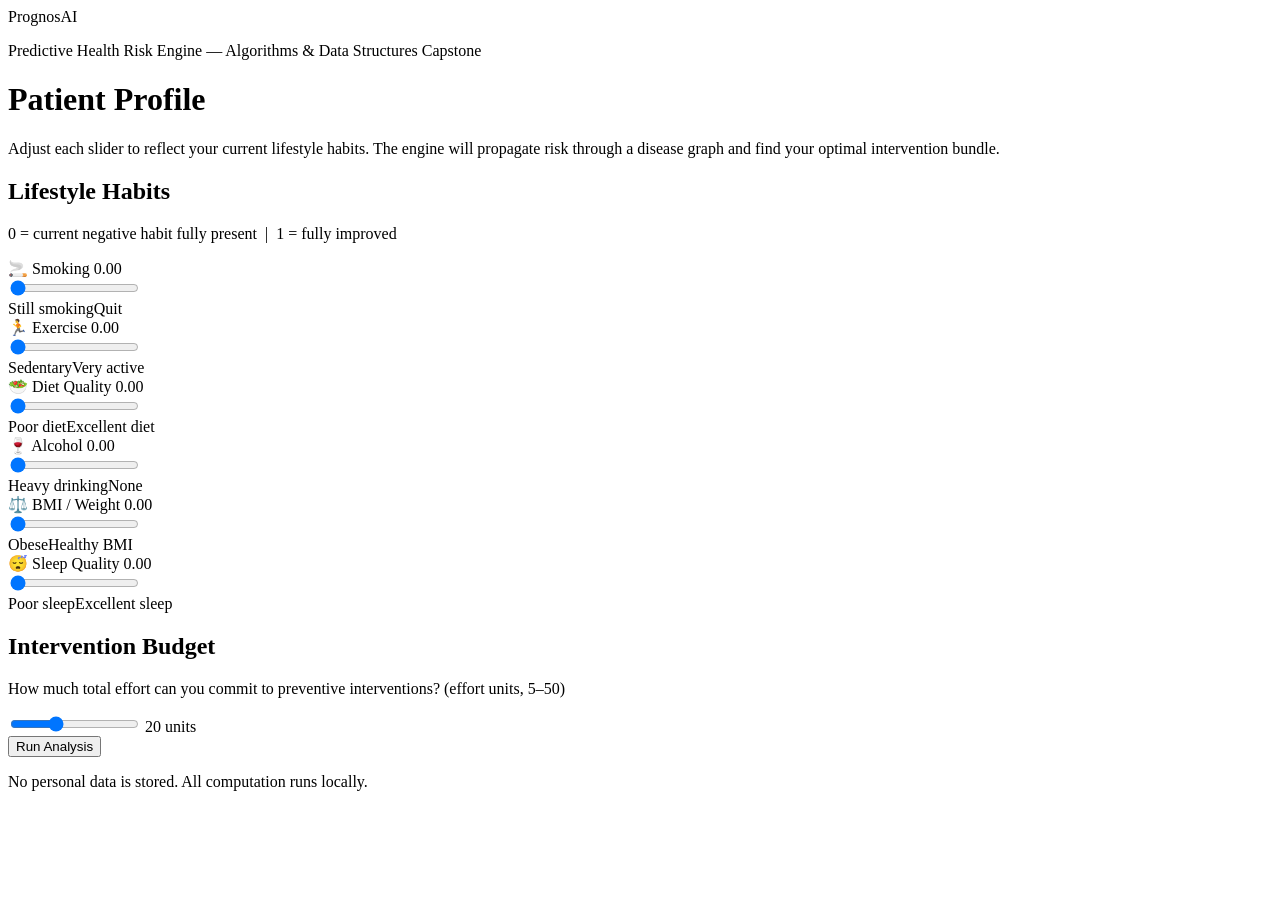
==== prognosai/templates/index.html @ dce17cfa "starting point: architecture decided" ====
<!DOCTYPE html>
<html lang="en">
<head>
  <meta charset="UTF-8">
  <meta name="viewport" content="width=device-width, initial-scale=1.0">
  <title>PrognosAI — Predictive Health Risk Engine</title>
  <link rel="stylesheet" href="{{ url_for('static', filename='css/style.css') }}">
</head>
<body>
  <div class="page-wrap">

    <header class="site-header">
      <div class="logo">Prognos<span>AI</span></div>
      <p class="site-tagline">Predictive Health Risk Engine &mdash; Algorithms &amp; Data Structures Capstone</p>
    </header>

    <main class="form-main">
      <div class="form-card">
        <h1 class="form-title">Patient Profile</h1>
        <p class="form-subtitle">Adjust each slider to reflect your current lifestyle habits. The engine will propagate risk through a disease graph and find your optimal intervention bundle.</p>

        <form id="patient-form">

          <section class="habit-section">
            <h2 class="section-heading">Lifestyle Habits</h2>
            <p class="section-note">0 = current negative habit fully present &nbsp;|&nbsp; 1 = fully improved</p>

            <div class="habits-grid">

              <div class="habit-row">
                <div class="habit-header">
                  <span class="habit-icon">🚬</span>
                  <label class="habit-label" for="smoking">Smoking</label>
                  <span class="habit-val" id="smoking-val">0.0</span>
                </div>
                <input type="range" id="smoking" name="smoking" min="0" max="1" step="0.05" value="0"
                       oninput="updateVal('smoking', this.value)">
                <div class="habit-hints"><span>Still smoking</span><span>Quit</span></div>
              </div>

              <div class="habit-row">
                <div class="habit-header">
                  <span class="habit-icon">🏃</span>
                  <label class="habit-label" for="exercise">Exercise</label>
                  <span class="habit-val" id="exercise-val">0.0</span>
                </div>
                <input type="range" id="exercise" name="exercise" min="0" max="1" step="0.05" value="0"
                       oninput="updateVal('exercise', this.value)">
                <div class="habit-hints"><span>Sedentary</span><span>Very active</span></div>
              </div>

              <div class="habit-row">
                <div class="habit-header">
                  <span class="habit-icon">🥗</span>
                  <label class="habit-label" for="diet">Diet Quality</label>
                  <span class="habit-val" id="diet-val">0.0</span>
                </div>
                <input type="range" id="diet" name="diet" min="0" max="1" step="0.05" value="0"
                       oninput="updateVal('diet', this.value)">
                <div class="habit-hints"><span>Poor diet</span><span>Excellent diet</span></div>
              </div>

              <div class="habit-row">
                <div class="habit-header">
                  <span class="habit-icon">🍷</span>
                  <label class="habit-label" for="alcohol">Alcohol</label>
                  <span class="habit-val" id="alcohol-val">0.0</span>
                </div>
                <input type="range" id="alcohol" name="alcohol" min="0" max="1" step="0.05" value="0"
                       oninput="updateVal('alcohol', this.value)">
                <div class="habit-hints"><span>Heavy drinking</span><span>None</span></div>
              </div>

              <div class="habit-row">
                <div class="habit-header">
                  <span class="habit-icon">⚖️</span>
                  <label class="habit-label" for="bmi">BMI / Weight</label>
                  <span class="habit-val" id="bmi-val">0.0</span>
                </div>
                <input type="range" id="bmi" name="bmi" min="0" max="1" step="0.05" value="0"
                       oninput="updateVal('bmi', this.value)">
                <div class="habit-hints"><span>Obese</span><span>Healthy BMI</span></div>
              </div>

              <div class="habit-row">
                <div class="habit-header">
                  <span class="habit-icon">😴</span>
                  <label class="habit-label" for="sleep">Sleep Quality</label>
                  <span class="habit-val" id="sleep-val">0.0</span>
                </div>
                <input type="range" id="sleep" name="sleep" min="0" max="1" step="0.05" value="0"
                       oninput="updateVal('sleep', this.value)">
                <div class="habit-hints"><span>Poor sleep</span><span>Excellent sleep</span></div>
              </div>

            </div>
          </section>

          <section class="budget-section">
            <h2 class="section-heading">Intervention Budget</h2>
            <p class="section-note">How much total effort can you commit to preventive interventions? (effort units, 5&ndash;50)</p>
            <div class="budget-row">
              <input type="range" id="budget" name="budget" min="5" max="50" step="1" value="20"
                     oninput="updateBudget(this.value)">
              <span class="budget-display" id="budget-val">20 units</span>
            </div>
          </section>

          <div class="form-actions">
            <button type="submit" class="btn-analyze" id="analyze-btn">
              <span id="btn-text">Run Analysis</span>
              <span id="btn-spinner" class="spinner hidden"></span>
            </button>
            <p class="form-disclaimer">No personal data is stored. All computation runs locally.</p>
          </div>

        </form>
      </div>
    </main>

  </div>

  <script>
    function updateVal(name, value) {
      document.getElementById(name + '-val').textContent = parseFloat(value).toFixed(2);
      const slider = document.getElementById(name);
      const pct = (value / slider.max) * 100;
      slider.style.setProperty('--fill', pct + '%');
    }

    function updateBudget(value) {
      document.getElementById('budget-val').textContent = value + ' units';
      const slider = document.getElementById('budget');
      const pct = ((value - slider.min) / (slider.max - slider.min)) * 100;
      slider.style.setProperty('--fill', pct + '%');
    }

    // Initialize fill on page load
    document.querySelectorAll('input[type=range]').forEach(s => {
      const name = s.id;
      if (name === 'budget') {
        updateBudget(s.value);
      } else {
        updateVal(name, s.value);
      }
    });

    document.getElementById('patient-form').addEventListener('submit', async function(e) {
      e.preventDefault();

      const btn = document.getElementById('analyze-btn');
      const btnText = document.getElementById('btn-text');
      const spinner = document.getElementById('btn-spinner');

      btn.disabled = true;
      btnText.textContent = 'Analyzing...';
      spinner.classList.remove('hidden');

      const habits = {};
      ['smoking','exercise','diet','alcohol','bmi','sleep'].forEach(key => {
        habits[key] = parseFloat(document.getElementById(key).value);
      });
      const budget = parseInt(document.getElementById('budget').value);

      try {
        const resp = await fetch('/analyze', {
          method: 'POST',
          headers: {'Content-Type': 'application/json'},
          body: JSON.stringify({habits, budget})
        });
        const data = await resp.json();
        if (data.error) throw new Error(data.error);

        // Store result and navigate to results view
        sessionStorage.setItem('prognosai_result', JSON.stringify(data));
        window.location.href = '/results';
      } catch (err) {
        alert('Analysis failed: ' + err.message);
        btn.disabled = false;
        btnText.textContent = 'Run Analysis';
        spinner.classList.add('hidden');
      }
    });
  </script>
</body>
</html>
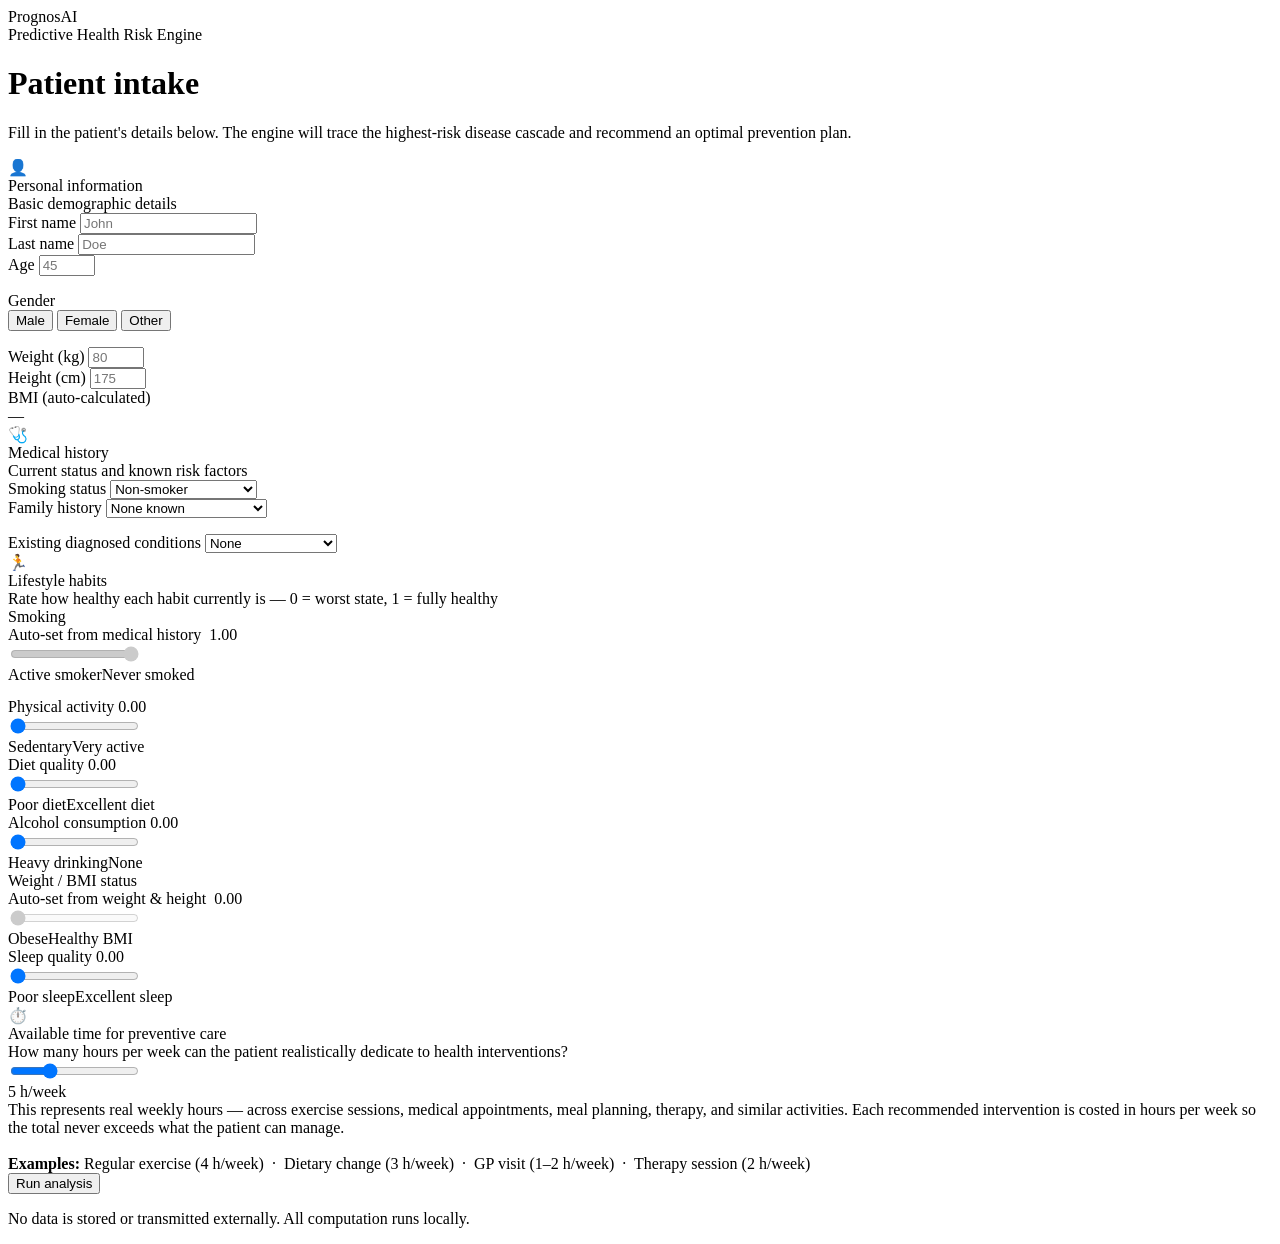
==== commit 22ce1802: "super fixes" ====
--- a/prognosai/templates/index.html
+++ b/prognosai/templates/index.html
@@ -3,184 +3,424 @@
 <head>
   <meta charset="UTF-8">
   <meta name="viewport" content="width=device-width, initial-scale=1.0">
-  <title>PrognosAI — Predictive Health Risk Engine</title>
+  <title>PrognosAI — Patient Intake</title>
   <link rel="stylesheet" href="{{ url_for('static', filename='css/style.css') }}">
 </head>
 <body>
-  <div class="page-wrap">
-
-    <header class="site-header">
-      <div class="logo">Prognos<span>AI</span></div>
-      <p class="site-tagline">Predictive Health Risk Engine &mdash; Algorithms &amp; Data Structures Capstone</p>
-    </header>
-
-    <main class="form-main">
-      <div class="form-card">
-        <h1 class="form-title">Patient Profile</h1>
-        <p class="form-subtitle">Adjust each slider to reflect your current lifestyle habits. The engine will propagate risk through a disease graph and find your optimal intervention bundle.</p>
-
-        <form id="patient-form">
-
-          <section class="habit-section">
-            <h2 class="section-heading">Lifestyle Habits</h2>
-            <p class="section-note">0 = current negative habit fully present &nbsp;|&nbsp; 1 = fully improved</p>
-
-            <div class="habits-grid">
-
-              <div class="habit-row">
-                <div class="habit-header">
-                  <span class="habit-icon">🚬</span>
-                  <label class="habit-label" for="smoking">Smoking</label>
-                  <span class="habit-val" id="smoking-val">0.0</span>
-                </div>
-                <input type="range" id="smoking" name="smoking" min="0" max="1" step="0.05" value="0"
-                       oninput="updateVal('smoking', this.value)">
-                <div class="habit-hints"><span>Still smoking</span><span>Quit</span></div>
+<div class="page-wrap">
+
+  <header class="site-header">
+    <div class="logo">Prognos<span>AI</span></div>
+    <div class="site-tagline">Predictive Health Risk Engine</div>
+  </header>
+
+  <div class="form-outer">
+
+    <div class="form-intro">
+      <h1>Patient intake</h1>
+      <p>Fill in the patient's details below. The engine will trace the highest-risk disease cascade and recommend an optimal prevention plan.</p>
+    </div>
+
+    <form id="patient-form" autocomplete="off">
+
+      <div class="form-section">
+        <div class="section-header">
+          <div class="section-icon">👤</div>
+          <div>
+            <div class="section-title">Personal information</div>
+            <div class="section-subtitle">Basic demographic details</div>
+          </div>
+        </div>
+
+        <div class="field-grid cols-3" style="margin-bottom:16px">
+          <div class="field-block">
+            <label class="field-label" for="first-name">First name</label>
+            <input class="field-input" type="text" id="first-name" placeholder="John" required>
+          </div>
+          <div class="field-block">
+            <label class="field-label" for="last-name">Last name</label>
+            <input class="field-input" type="text" id="last-name" placeholder="Doe">
+          </div>
+          <div class="field-block">
+            <label class="field-label" for="age">Age</label>
+            <input class="field-input" type="number" id="age" min="18" max="100" placeholder="45" required>
+          </div>
+        </div>
+
+        <div class="field-block" style="margin-bottom:16px">
+          <div class="field-label">Gender</div>
+          <div class="gender-group">
+            <button type="button" class="gender-btn" data-value="male">Male</button>
+            <button type="button" class="gender-btn" data-value="female">Female</button>
+            <button type="button" class="gender-btn" data-value="other">Other</button>
+          </div>
+          <input type="hidden" id="gender" value="">
+        </div>
+
+        <div class="field-grid cols-3">
+          <div class="field-block">
+            <label class="field-label" for="weight">Weight (kg)</label>
+            <input class="field-input" type="number" id="weight" min="30" max="300" placeholder="80" oninput="syncBMI()">
+          </div>
+          <div class="field-block">
+            <label class="field-label" for="height">Height (cm)</label>
+            <input class="field-input" type="number" id="height" min="100" max="250" placeholder="175" oninput="syncBMI()">
+          </div>
+          <div class="field-block">
+            <label class="field-label">BMI (auto-calculated)</label>
+            <div class="bmi-display" id="bmi-display">
+              <span class="bmi-value" id="bmi-value">—</span>
+              <span class="bmi-category" id="bmi-category"></span>
+            </div>
+          </div>
+        </div>
+      </div>
+
+      <div class="form-section">
+        <div class="section-header">
+          <div class="section-icon">🩺</div>
+          <div>
+            <div class="section-title">Medical history</div>
+            <div class="section-subtitle">Current status and known risk factors</div>
+          </div>
+        </div>
+
+        <div class="field-grid cols-2" style="margin-bottom:16px">
+          <div class="field-block">
+            <label class="field-label" for="smoking-status">Smoking status</label>
+            <select class="field-input" id="smoking-status" onchange="syncSmoking()">
+              <option value="never">Non-smoker</option>
+              <option value="former">Former smoker (quit)</option>
+              <option value="current">Active smoker</option>
+            </select>
+          </div>
+          <div class="field-block">
+            <label class="field-label" for="family-history">Family history</label>
+            <select class="field-input" id="family-history">
+              <option value="none">None known</option>
+              <option value="cardiovascular">Cardiovascular disease</option>
+              <option value="diabetes">Type 2 diabetes</option>
+              <option value="cancer">Cancer</option>
+              <option value="multiple">Multiple conditions</option>
+            </select>
+          </div>
+        </div>
+
+        <div class="field-block">
+          <label class="field-label" for="existing-conditions">Existing diagnosed conditions</label>
+          <select class="field-input" id="existing-conditions">
+            <option value="none">None</option>
+            <option value="hypertension">Hypertension</option>
+            <option value="diabetes">Type 2 diabetes</option>
+            <option value="high-cholesterol">High cholesterol</option>
+            <option value="multiple">Multiple conditions</option>
+          </select>
+        </div>
+      </div>
+
+      <div class="form-section">
+        <div class="section-header">
+          <div class="section-icon">🏃</div>
+          <div>
+            <div class="section-title">Lifestyle habits</div>
+            <div class="section-subtitle">Rate how healthy each habit currently is — 0 = worst state, 1 = fully healthy</div>
+          </div>
+        </div>
+
+        <div style="margin-bottom:14px">
+          <div class="habit-block locked">
+            <div class="habit-top">
+              <span class="habit-name">Smoking</span>
+              <div style="display:flex;align-items:center;gap:8px">
+                <span class="locked-badge">Auto-set from medical history</span>
+                <span class="habit-number" id="val-smoking">0.00</span>
               </div>
-
-              <div class="habit-row">
-                <div class="habit-header">
-                  <span class="habit-icon">🏃</span>
-                  <label class="habit-label" for="exercise">Exercise</label>
-                  <span class="habit-val" id="exercise-val">0.0</span>
-                </div>
-                <input type="range" id="exercise" name="exercise" min="0" max="1" step="0.05" value="0"
-                       oninput="updateVal('exercise', this.value)">
-                <div class="habit-hints"><span>Sedentary</span><span>Very active</span></div>
+            </div>
+            <input type="range" id="h-smoking" min="0" max="1" step="0.05" value="0" disabled>
+            <div class="habit-hints"><span>Active smoker</span><span>Never smoked</span></div>
+          </div>
+        </div>
+
+        <div class="habits-grid">
+
+          <div class="habit-block">
+            <div class="habit-top">
+              <span class="habit-name">Physical activity</span>
+              <span class="habit-number" id="val-exercise">0.00</span>
+            </div>
+            <input type="range" id="h-exercise" min="0" max="1" step="0.05" value="0" oninput="updateHabit('exercise', this.value)">
+            <div class="habit-hints"><span>Sedentary</span><span>Very active</span></div>
+          </div>
+
+          <div class="habit-block">
+            <div class="habit-top">
+              <span class="habit-name">Diet quality</span>
+              <span class="habit-number" id="val-diet">0.00</span>
+            </div>
+            <input type="range" id="h-diet" min="0" max="1" step="0.05" value="0" oninput="updateHabit('diet', this.value)">
+            <div class="habit-hints"><span>Poor diet</span><span>Excellent diet</span></div>
+          </div>
+
+          <div class="habit-block">
+            <div class="habit-top">
+              <span class="habit-name">Alcohol consumption</span>
+              <span class="habit-number" id="val-alcohol">0.00</span>
+            </div>
+            <input type="range" id="h-alcohol" min="0" max="1" step="0.05" value="0" oninput="updateHabit('alcohol', this.value)">
+            <div class="habit-hints"><span>Heavy drinking</span><span>None</span></div>
+          </div>
+
+          <div class="habit-block locked">
+            <div class="habit-top">
+              <span class="habit-name">Weight / BMI status</span>
+              <div style="display:flex;align-items:center;gap:8px">
+                <span class="locked-badge">Auto-set from weight & height</span>
+                <span class="habit-number" id="val-bmi">0.00</span>
               </div>
-
-              <div class="habit-row">
-                <div class="habit-header">
-                  <span class="habit-icon">🥗</span>
-                  <label class="habit-label" for="diet">Diet Quality</label>
-                  <span class="habit-val" id="diet-val">0.0</span>
-                </div>
-                <input type="range" id="diet" name="diet" min="0" max="1" step="0.05" value="0"
-                       oninput="updateVal('diet', this.value)">
-                <div class="habit-hints"><span>Poor diet</span><span>Excellent diet</span></div>
-              </div>
-
-              <div class="habit-row">
-                <div class="habit-header">
-                  <span class="habit-icon">🍷</span>
-                  <label class="habit-label" for="alcohol">Alcohol</label>
-                  <span class="habit-val" id="alcohol-val">0.0</span>
-                </div>
-                <input type="range" id="alcohol" name="alcohol" min="0" max="1" step="0.05" value="0"
-                       oninput="updateVal('alcohol', this.value)">
-                <div class="habit-hints"><span>Heavy drinking</span><span>None</span></div>
-              </div>
-
-              <div class="habit-row">
-                <div class="habit-header">
-                  <span class="habit-icon">⚖️</span>
-                  <label class="habit-label" for="bmi">BMI / Weight</label>
-                  <span class="habit-val" id="bmi-val">0.0</span>
-                </div>
-                <input type="range" id="bmi" name="bmi" min="0" max="1" step="0.05" value="0"
-                       oninput="updateVal('bmi', this.value)">
-                <div class="habit-hints"><span>Obese</span><span>Healthy BMI</span></div>
-              </div>
-
-              <div class="habit-row">
-                <div class="habit-header">
-                  <span class="habit-icon">😴</span>
-                  <label class="habit-label" for="sleep">Sleep Quality</label>
-                  <span class="habit-val" id="sleep-val">0.0</span>
-                </div>
-                <input type="range" id="sleep" name="sleep" min="0" max="1" step="0.05" value="0"
-                       oninput="updateVal('sleep', this.value)">
-                <div class="habit-hints"><span>Poor sleep</span><span>Excellent sleep</span></div>
-              </div>
-
-            </div>
-          </section>
-
-          <section class="budget-section">
-            <h2 class="section-heading">Intervention Budget</h2>
-            <p class="section-note">How much total effort can you commit to preventive interventions? (effort units, 5&ndash;50)</p>
-            <div class="budget-row">
-              <input type="range" id="budget" name="budget" min="5" max="50" step="1" value="20"
-                     oninput="updateBudget(this.value)">
-              <span class="budget-display" id="budget-val">20 units</span>
-            </div>
-          </section>
-
-          <div class="form-actions">
-            <button type="submit" class="btn-analyze" id="analyze-btn">
-              <span id="btn-text">Run Analysis</span>
-              <span id="btn-spinner" class="spinner hidden"></span>
-            </button>
-            <p class="form-disclaimer">No personal data is stored. All computation runs locally.</p>
-          </div>
-
-        </form>
+            </div>
+            <input type="range" id="h-bmi" min="0" max="1" step="0.05" value="0" disabled>
+            <div class="habit-hints"><span>Obese</span><span>Healthy BMI</span></div>
+          </div>
+
+          <div class="habit-block">
+            <div class="habit-top">
+              <span class="habit-name">Sleep quality</span>
+              <span class="habit-number" id="val-sleep">0.00</span>
+            </div>
+            <input type="range" id="h-sleep" min="0" max="1" step="0.05" value="0" oninput="updateHabit('sleep', this.value)">
+            <div class="habit-hints"><span>Poor sleep</span><span>Excellent sleep</span></div>
+          </div>
+
+        </div>
       </div>
-    </main>
-
+
+      <div class="form-section">
+        <div class="section-header">
+          <div class="section-icon">⏱️</div>
+          <div>
+            <div class="section-title">Available time for preventive care</div>
+            <div class="section-subtitle">How many hours per week can the patient realistically dedicate to health interventions?</div>
+          </div>
+        </div>
+
+        <div class="budget-wrap">
+          <div class="budget-slider-wrap">
+            <input type="range" id="budget" min="1" max="15" step="1" value="5" oninput="updateBudget(this.value)">
+          </div>
+          <div class="budget-readout" id="budget-display">5 h/week</div>
+        </div>
+        <div class="budget-note">
+          This represents real weekly hours — across exercise sessions, medical appointments, meal planning, therapy, and similar activities.
+          Each recommended intervention is costed in hours per week so the total never exceeds what the patient can manage.
+          <br><br>
+          <strong>Examples:</strong> Regular exercise (4 h/week) &nbsp;·&nbsp; Dietary change (3 h/week) &nbsp;·&nbsp; GP visit (1–2 h/week) &nbsp;·&nbsp; Therapy session (2 h/week)
+        </div>
+      </div>
+
+      <div class="form-submit-wrap">
+        <button type="submit" class="btn-primary" id="submit-btn">
+          <span id="btn-label">Run analysis</span>
+          <div class="spinner" id="btn-spinner"></div>
+        </button>
+        <p class="form-note">No data is stored or transmitted externally. All computation runs locally.</p>
+      </div>
+
+    </form>
   </div>
-
-  <script>
-    function updateVal(name, value) {
-      document.getElementById(name + '-val').textContent = parseFloat(value).toFixed(2);
-      const slider = document.getElementById(name);
-      const pct = (value / slider.max) * 100;
-      slider.style.setProperty('--fill', pct + '%');
+</div>
+
+<script>
+  const habitKeys = ['smoking','exercise','diet','alcohol','bmi','sleep'];
+
+  function updateHabit(name, val) {
+    const v = parseFloat(val);
+    document.getElementById('val-' + name).textContent = v.toFixed(2);
+    const slider = document.getElementById('h-' + name);
+    slider.style.setProperty('--pct', (v * 100) + '%');
+  }
+
+  function setHabitLocked(name, val) {
+    const v = Math.max(0, Math.min(1, parseFloat(val)));
+    document.getElementById('val-' + name).textContent = v.toFixed(2);
+    const slider = document.getElementById('h-' + name);
+    slider.value = v;
+    slider.style.setProperty('--pct', (v * 100) + '%');
+  }
+
+  function syncBMI() {
+    const w = parseFloat(document.getElementById('weight').value);
+    const h = parseFloat(document.getElementById('height').value);
+    const bmiVal = document.getElementById('bmi-value');
+    const bmiCat = document.getElementById('bmi-category');
+
+    if (!w || !h || h <= 0) {
+      bmiVal.textContent = '—';
+      bmiCat.textContent = '';
+      bmiCat.className = 'bmi-category';
+      setHabitLocked('bmi', 0);
+      return;
     }
 
-    function updateBudget(value) {
-      document.getElementById('budget-val').textContent = value + ' units';
-      const slider = document.getElementById('budget');
-      const pct = ((value - slider.min) / (slider.max - slider.min)) * 100;
-      slider.style.setProperty('--fill', pct + '%');
+    const bmi = w / Math.pow(h / 100, 2);
+    bmiVal.textContent = bmi.toFixed(1);
+
+    let cat, cls, habitVal;
+    if (bmi < 18.5)      { cat = 'Underweight'; cls = 'bmi-under';  habitVal = 0.5; }
+    else if (bmi < 25)   { cat = 'Normal';       cls = 'bmi-normal'; habitVal = 1.0; }
+    else if (bmi < 30)   { cat = 'Overweight';   cls = 'bmi-over';   habitVal = 0.4; }
+    else if (bmi < 35)   { cat = 'Obese (I)';    cls = 'bmi-obese';  habitVal = 0.15; }
+    else                  { cat = 'Obese (II+)';  cls = 'bmi-obese';  habitVal = 0.0; }
+
+    bmiCat.textContent = cat;
+    bmiCat.className = 'bmi-category ' + cls;
+    setHabitLocked('bmi', habitVal);
+  }
+
+  function syncSmoking() {
+    const status = document.getElementById('smoking-status').value;
+    let habitVal;
+    if (status === 'never')        habitVal = 1.0;
+    else if (status === 'former')  habitVal = 0.6;
+    else                           habitVal = 0.0;
+    setHabitLocked('smoking', habitVal);
+  }
+
+  function updateBudget(val) {
+    document.getElementById('budget-display').textContent = val + ' h/week';
+    const slider = document.getElementById('budget');
+    const pct = ((val - slider.min) / (slider.max - slider.min)) * 100;
+    slider.style.setProperty('--pct', pct + '%');
+  }
+
+  document.querySelectorAll('.gender-btn').forEach(btn => {
+    btn.addEventListener('click', () => {
+      document.querySelectorAll('.gender-btn').forEach(b => b.classList.remove('active'));
+      btn.classList.add('active');
+      document.getElementById('gender').value = btn.dataset.value;
+    });
+  });
+
+  habitKeys.forEach(k => {
+    if (k !== 'smoking' && k !== 'bmi') updateHabit(k, 0);
+  });
+  syncSmoking();
+  updateBudget(5);
+
+  // Restore form state if returning from results
+const saved = sessionStorage.getItem('prognosai_form');
+if (saved) {
+  const s = JSON.parse(saved);
+  if (s.firstName) document.getElementById('first-name').value = s.firstName;
+  if (s.lastName)  document.getElementById('last-name').value  = s.lastName;
+  if (s.age)       document.getElementById('age').value        = s.age;
+  if (s.weight)    document.getElementById('weight').value     = s.weight;
+  if (s.height)    document.getElementById('height').value     = s.height;
+  if (s.smokingStatus) {
+    document.getElementById('smoking-status').value = s.smokingStatus;
+    syncSmoking();
+  }
+  if (s.familyHistory)      document.getElementById('family-history').value      = s.familyHistory;
+  if (s.existingConditions) document.getElementById('existing-conditions').value = s.existingConditions;
+  if (s.weight && s.height) syncBMI();
+  if (s.gender) {
+    document.getElementById('gender').value = s.gender;
+    document.querySelectorAll('.gender-btn').forEach(b => {
+      b.classList.toggle('active', b.dataset.value === s.gender);
+    });
+  }
+  if (s.habits) {
+    ['exercise','diet','alcohol','sleep'].forEach(k => {
+      const val = s.habits[k] || 0;
+      document.getElementById('h-' + k).value = val;
+      updateHabit(k, val);
+    });
+  }
+  if (s.budget) {
+    document.getElementById('budget').value = s.budget;
+    updateBudget(s.budget);
+  }
+}
+
+  document.getElementById('patient-form').addEventListener('submit', async function(e) {
+    e.preventDefault();
+
+    const firstName = document.getElementById('first-name').value.trim();
+    const age       = document.getElementById('age').value;
+    const gender    = document.getElementById('gender').value;
+
+    if (!firstName) { alert('Please enter the patient\'s first name.'); return; }
+    if (!age)       { alert('Please enter the patient\'s age.'); return; }
+    if (!gender)    { alert('Please select a gender.'); return; }
+
+    const btn     = document.getElementById('submit-btn');
+    const label   = document.getElementById('btn-label');
+    const spinner = document.getElementById('btn-spinner');
+
+    btn.disabled = true;
+    label.textContent = 'Analyzing…';
+    spinner.classList.add('active');
+
+    const habits = {};
+    habitKeys.forEach(k => {
+      habits[k] = parseFloat(document.getElementById('h-' + k).value);
+    });
+
+    const weight = parseFloat(document.getElementById('weight').value) || null;
+    const height = parseFloat(document.getElementById('height').value) || null;
+    const bmi    = (weight && height) ? parseFloat((weight / Math.pow(height / 100, 2)).toFixed(1)) : null;
+
+    const rawBudget    = parseInt(document.getElementById('budget').value);
+    const scaledBudget = rawBudget;
+
+    const patient = {
+      firstName:          firstName,
+      lastName:           document.getElementById('last-name').value.trim(),
+      age:                parseInt(age),
+      gender:             gender,
+      weight:             weight,
+      height:             height,
+      bmi:                bmi,
+      smokingStatus:      document.getElementById('smoking-status').value,
+      familyHistory:      document.getElementById('family-history').value,
+      existingConditions: document.getElementById('existing-conditions').value,
+      weeklyHours:        rawBudget,
+      habits:             habits,
+      budget:             scaledBudget,
+    };
+
+    try {
+      const resp = await fetch('/analyze', {
+        method: 'POST',
+        headers: { 'Content-Type': 'application/json' },
+        body: JSON.stringify(patient),
+      });
+      const data = await resp.json();
+      if (data.error) throw new Error(data.error);
+      // Save form state so it restores on back navigation
+const formState = {
+  firstName: patient.firstName,
+  lastName: patient.lastName,
+  age: patient.age,
+  gender: patient.gender,
+  weight: patient.weight,
+  height: patient.height,
+  smokingStatus: patient.smokingStatus,
+  familyHistory: patient.familyHistory,
+  existingConditions: patient.existingConditions,
+  weeklyHours: patient.weeklyHours,
+  habits: patient.habits,
+  budget: document.getElementById('budget').value,
+};
+sessionStorage.setItem('prognosai_form', JSON.stringify(formState));
+sessionStorage.setItem('prognosai_result', JSON.stringify(data));
+      window.location.href = '/results';
+    } catch (err) {
+      alert('Analysis failed: ' + err.message);
+      btn.disabled = false;
+      label.textContent = 'Run analysis';
+      spinner.classList.remove('active');
     }
-
-    // Initialize fill on page load
-    document.querySelectorAll('input[type=range]').forEach(s => {
-      const name = s.id;
-      if (name === 'budget') {
-        updateBudget(s.value);
-      } else {
-        updateVal(name, s.value);
-      }
-    });
-
-    document.getElementById('patient-form').addEventListener('submit', async function(e) {
-      e.preventDefault();
-
-      const btn = document.getElementById('analyze-btn');
-      const btnText = document.getElementById('btn-text');
-      const spinner = document.getElementById('btn-spinner');
-
-      btn.disabled = true;
-      btnText.textContent = 'Analyzing...';
-      spinner.classList.remove('hidden');
-
-      const habits = {};
-      ['smoking','exercise','diet','alcohol','bmi','sleep'].forEach(key => {
-        habits[key] = parseFloat(document.getElementById(key).value);
-      });
-      const budget = parseInt(document.getElementById('budget').value);
-
-      try {
-        const resp = await fetch('/analyze', {
-          method: 'POST',
-          headers: {'Content-Type': 'application/json'},
-          body: JSON.stringify({habits, budget})
-        });
-        const data = await resp.json();
-        if (data.error) throw new Error(data.error);
-
-        // Store result and navigate to results view
-        sessionStorage.setItem('prognosai_result', JSON.stringify(data));
-        window.location.href = '/results';
-      } catch (err) {
-        alert('Analysis failed: ' + err.message);
-        btn.disabled = false;
-        btnText.textContent = 'Run Analysis';
-        spinner.classList.add('hidden');
-      }
-    });
-  </script>
+  });
+</script>
 </body>
-</html>
+</html>
